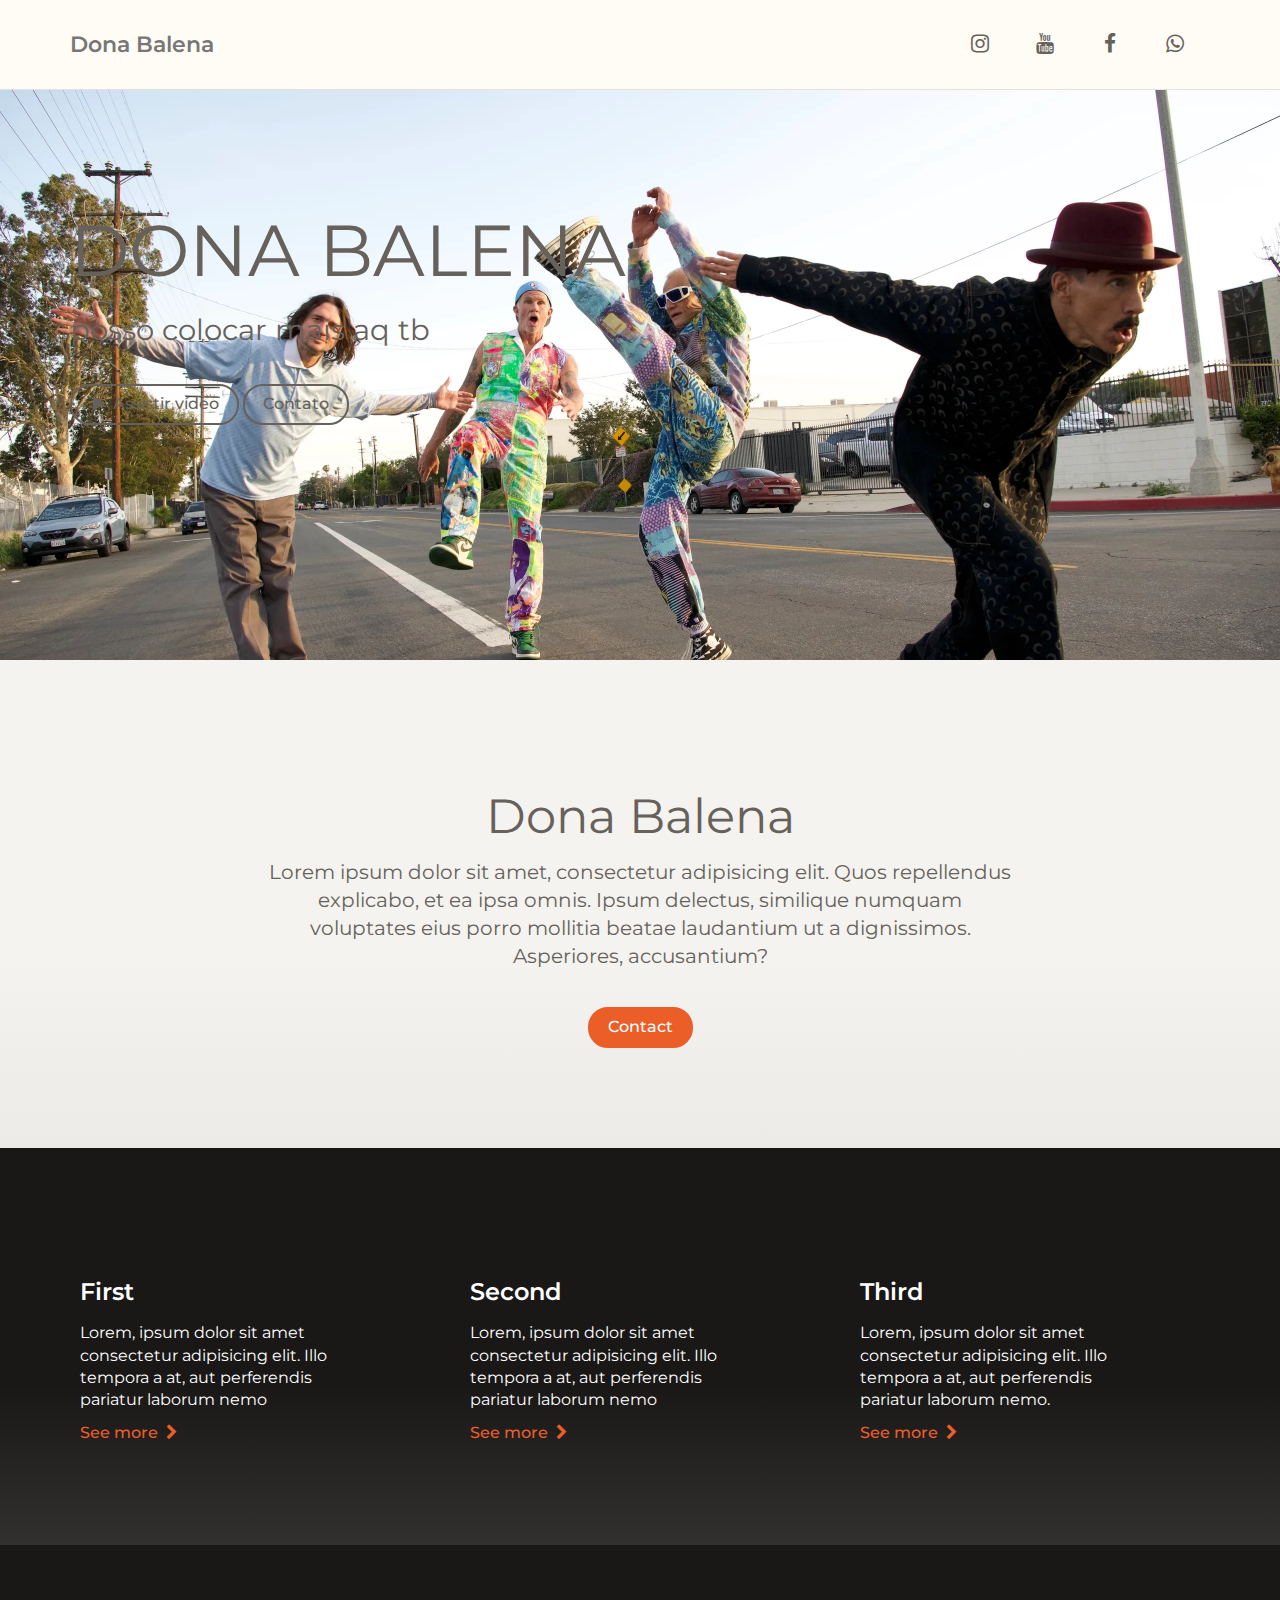
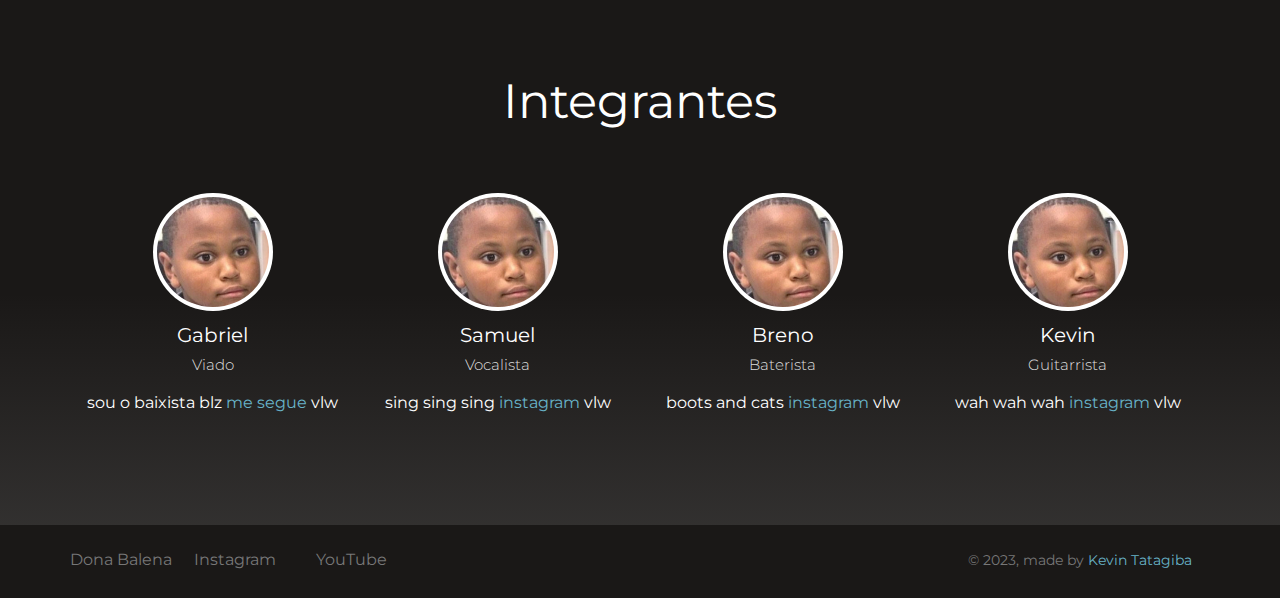
==== index.html @ 2e4c7781 "Update index.html" ====
<!doctype html>
<html lang="en">
<head>
	<meta charset="utf-8" />

                          <!-- FAVICON -->
	<link rel="icon" type="image/png" href="../assets/paper_img/favicon.ico">
	<meta http-equiv="X-UA-Compatible" content="IE=edge,chrome=1" />
	
	<title>Dona Balena</title>

	<meta content='width=device-width, initial-scale=1.0, maximum-scale=1.0, user-scalable=0' name='viewport' />
    <meta name="viewport" content="width=device-width" />
    
    <!-- <link rel="stylesheet" href="/bootstrap-5.3.0-alpha3-dist/css/bootstrap.css"> -->
    <link href="../bootstrap3/css/bootstrap.css" rel="stylesheet" />
    <link href="../assets/css/ct-paper.css" rel="stylesheet"/>
    <link href="../assets/css/demo.css" rel="stylesheet" /> 
    <link href="../assets/css/examples.css" rel="stylesheet" /> 
        
    <!--     Fonts and icons     -->
    <link href="http://maxcdn.bootstrapcdn.com/font-awesome/4.2.0/css/font-awesome.min.css" rel="stylesheet">
    <link href='http://fonts.googleapis.com/css?family=Montserrat' rel='stylesheet' type='text/css'>
    <link href='http://fonts.googleapis.com/css?family=Open+Sans:400,300' rel='stylesheet' type='text/css'>
      
</head>
<body>
    
    <nav class="navbar navbar-default" role="navigation-demo" id="demo-navbar">
      <div class="container">
        <!-- Brand and toggle get grouped for better mobile display -->
        <div class="navbar-header">
          <button type="button" class="navbar-toggle" data-toggle="collapse" data-target="#navigation-example-2">
            <span class="sr-only">Toggle navigation</span>
            <span class="icon-bar"></span>
            <span class="icon-bar"></span>
            <span class="icon-bar"></span>
          </button>
          <a class="navbar-brand" href="https://www.youtube.com/watch?v=4v8ek9TEeOU&list=LL&index=40&ab_channel=WelvenDaGreat">Dona Balena</a>
        </div>
    
        <!-- Collect the nav links, forms, and other content for toggling -->
        <div class="collapse navbar-collapse" id="navigation-example-2">
          <ul class="nav navbar-nav navbar-right">
            
            <li>
                <a href="https://www.youtube.com/watch?v=4v8ek9TEeOU&list=LL&index=40&ab_channel=WelvenDaGreat" target="_blank" class="btn btn-simple"><i class="fa fa-instagram"></i></a>
            </li>
            <li>
                <a href="https://www.youtube.com/watch?v=MeB3eYk1Ze0&list=LL&index=41&ab_channel=HaydnRussell" target="_blank" class="btn btn-simple"><i class="fa fa-youtube"></i></a>
            </li>
            <li>
                <a href="https://www.facebook.com/" target="_blank" class="btn btn-simple"><i class="fa fa-facebook"></i></a>
            </li>
            <li>
                <a href="https://wa.me/5531998672612" target="_blank" class="btn btn-simple"><i class="fa fa-whatsapp"></i></a>
            </li>
           </ul>
        </div><!-- /.navbar-collapse -->
      </div><!-- /.container-->
    </nav>         
    <!-- <div class="alert alert-danger landing-alert">
         <div class="container text-center">
             <h5>Text if i want an orange bar</h5>
        </div>
    </div> -->
    
    <div class="wrapper">

                           <!-- Background image -->
        <div class="landing-header" style="background-image: url('/assets/paper_img/RHCP-street.jpg'); ">
            <div class="container">
                <div class="motto">
                    <h1 class="title-uppercase">Dona Balena</h1>
                    <h3>posso colocar mais aq tb</h3>
                    <br />
                    <a href="https://www.youtube.com/watch?v=dQw4w9WgXcQ" target="_blank" rel="external" class="btn"><i class="fa fa-play"></i>Assistir vídeo</a>
                    <a href="https://wa.me/5531998672612" target="_blank" rel="external" class="btn">Contato</a>
                </div>
            </div>    
        </div>
            <!-- <div id="carouselExampleFade" class="carousel slide carousel-fade">
                <div class="carousel-inner">
                <div class="carousel-item active">
                    <img src="..." class="d-block w-100" alt="...">
                </div>
                <div class="carousel-item">
                    <img src="..." class="d-block w-100" alt="...">
                </div>
                <div class="carousel-item">
                    <img src="..." class="d-block w-100" alt="...">
                </div>
                </div>
                <button class="carousel-control-prev" type="button" data-bs-target="#carouselExampleFade" data-bs-slide="prev">
                <span class="carousel-control-prev-icon" aria-hidden="true"></span>
                <span class="visually-hidden">Previous</span>
                </button>
                <button class="carousel-control-next" type="button" data-bs-target="#carouselExampleFade" data-bs-slide="next">
                <span class="carousel-control-next-icon" aria-hidden="true"></span>
                <span class="visually-hidden">Next</span>
                </button>
            </div> -->
        <div class="main">
            <div class="section text-center landing-section">
                <div class="container">
                    <div class="row">
                        <div class="col-md-8 col-md-offset-2">
                            <h2>Dona Balena</h2>
                            <h5>Lorem ipsum dolor sit amet, consectetur adipisicing elit. Quos repellendus explicabo, et ea ipsa omnis. Ipsum delectus, similique numquam voluptates eius porro mollitia beatae laudantium ut a dignissimos. Asperiores, accusantium?</h5>
                            <br />
                            <a href="#" class="btn btn-danger btn-fill">Contact</a>
                        </div>
                    </div>
                </div>
            </div>  
            
            <div class="section section-dark landing-section">
                <div class="container">
                    <div class="row">
                        <div class="col-md-4 column">
                            <h4>First </h4>
                            <p>Lorem, ipsum dolor sit amet consectetur adipisicing elit. Illo tempora a at, aut perferendis pariatur laborum nemo</p>
                            <a class="btn btn-danger btn-simple" href="#">See more <i class="fa fa-chevron-right"></i></a>
                        </div>
                        <div class="col-md-4 column">
                            <h4>Second</h4>
                            <p>Lorem, ipsum dolor sit amet consectetur adipisicing elit. Illo tempora a at, aut perferendis pariatur laborum nemo</p>
                            <a class="btn btn-danger btn-simple" href="#">See more <i class="fa fa-chevron-right"></i></a>
                        </div>
                        <div class="col-md-4 column">
                            <h4>Third</h4>
                            <p>Lorem, ipsum dolor sit amet consectetur adipisicing elit. Illo tempora a at, aut perferendis pariatur laborum nemo.</p>
                            <a class="btn btn-danger btn-simple" href="#">See more <i class="fa fa-chevron-right"></i></a>
                        </div>
                    </div>
                </div>
            </div>
            
                                  <!-- Integrantes -->
            <div class="section section-dark text-center landing-section">
                <div class="container">
                    <h2>Integrantes</h2>
                    <div class="col-md-3">
                        <div class="team-player">
                            <img src="../assets/paper_img/bruh-kid.jpg" alt="Thumbnail Image" class="img-circle img-responsive">
                            <h5>Gabriel<br /><small class="text-muted">Viado</small></h5>
                            <p>sou o baixista blz <a href="instagram.com" target="_blank">me segue</a> vlw</p>
                        </div>
                    </div>
                    <div class="col-md-3">
                        <div class="team-player">
                            <img src="../assets/paper_img/bruh-kid.jpg" alt="Thumbnail Image" class="img-circle img-responsive">
                            <h5>Samuel <br /><small class="text-muted">Vocalista</small></h5>
                            <p>sing sing sing <a href="instagram.com" target="_blank">instagram</a> vlw</p>
                        </div>
                    </div>
                    <div class="col-md-3">
                        <div class="team-player">
                            <img src="../assets/paper_img/bruh-kid.jpg" alt="Thumbnail Image" class="img-circle img-circle img-responsive">
                            <h5>Breno <br /><small class="text-muted">Baterista</small></h5>
                            <p>boots and cats <a href="instagram.com" target="_blank">instagram</a> vlw</p>
                        </div>
                    </div>
                    <div class="col-md-3">
                        <div class="team-player">
                            <img src="../assets/paper_img/bruh-kid.jpg" alt="Thumbnail Image" class="img-circle img-circle img-responsive">
                            <h5>Kevin <br /><small class="text-muted">Guitarrista</small></h5>
                            <p>wah wah wah <a href="instagram.com" target="_blank">instagram</a> vlw</p>
                        </div>
                    </div>
                </div>
            </div>
            
            <!-- <div class="section landing-section">
                <div class="container">
                    <div class="row">
                        <div class="col-md-8 col-md-offset-2">
                            <h2 class="text-center">Partiu animar a sua festa?</h2>
                            <form class="contact-form">
                                <div class="row">
                                    <div class="col-md-6">
                                        <label>Nome</label>
                                        <input class="form-control" placeholder="Nome">
                                    </div>
                                    <div class="col-md-6">
                                        <label>Email</label>
                                        <input class="form-control" placeholder="Email">
                                    </div>
                                </div>
                                <label>Mensagem</label>
                                <textarea class="form-control" rows="4" placeholder="Fale conosco..."></textarea>
                                <div>
                                </div>
                                <div class="row">
                                    <div class="col-md-4 col-md-offset-4">
                                        <button onclick="" class="btn btn-danger btn-block btn-lg btn-fill">Enviar</button>
                                    </div>
                                </div>
                            </form>
                        </div>
                    </div>
                    
                </div>
            </div>
        </div>     
    </div> -->
    
    <footer class="footer-demo section-dark">
        <div class="container">
            <nav class="pull-left">
                <ul>
    
                    <li>
                        <a href="https://www.youtube.com/watch?v=gkzu0IDyYw0&list=LL&index=47&ab_channel=MrYoh" target="_blank" rel="external"> 
                            Dona Balena
                        </a>
                    </li>
                    <li>
                        <a href="https://www.youtube.com/watch?v=gkzu0IDyYw0&list=LL&index=47&ab_channel=MrYoh" target="_blank" rel="external">
                           Instagram
                        </a>
                    </li>
                    <li>
                        <a href="https://www.youtube.com/watch?v=gkzu0IDyYw0&list=LL&index=47&ab_channel=MrYoh" target="_blank" rel="external">
                            YouTube 
                        </a>
                    </li>
                </ul>
            </nav>
            <div class="copyright pull-right">
                &copy; 2023, made by <a href="https://www.linkedin.com/in/kevin-tatagiba-145b84234/" target="_blank" rel="external">Kevin Tatagiba</a>
            </div>
        </div>
    </footer>

</body>

<script src="../assets/js/jquery-1.10.2.js" type="text/javascript"></script>
<script src="../assets/js/jquery-ui-1.10.4.custom.min.js" type="text/javascript"></script>

<script src="../bootstrap3/js/bootstrap.js" type="text/javascript"></script>

<!--  Plugins -->
<script src="../assets/js/ct-paper-checkbox.js"></script>
<script src="../assets/js/ct-paper-radio.js"></script>
<script src="../assets/js/bootstrap-select.js"></script>
<script src="../assets/js/bootstrap-datepicker.js"></script>

<script src="../assets/js/ct-paper.js"></script>
    
</html>
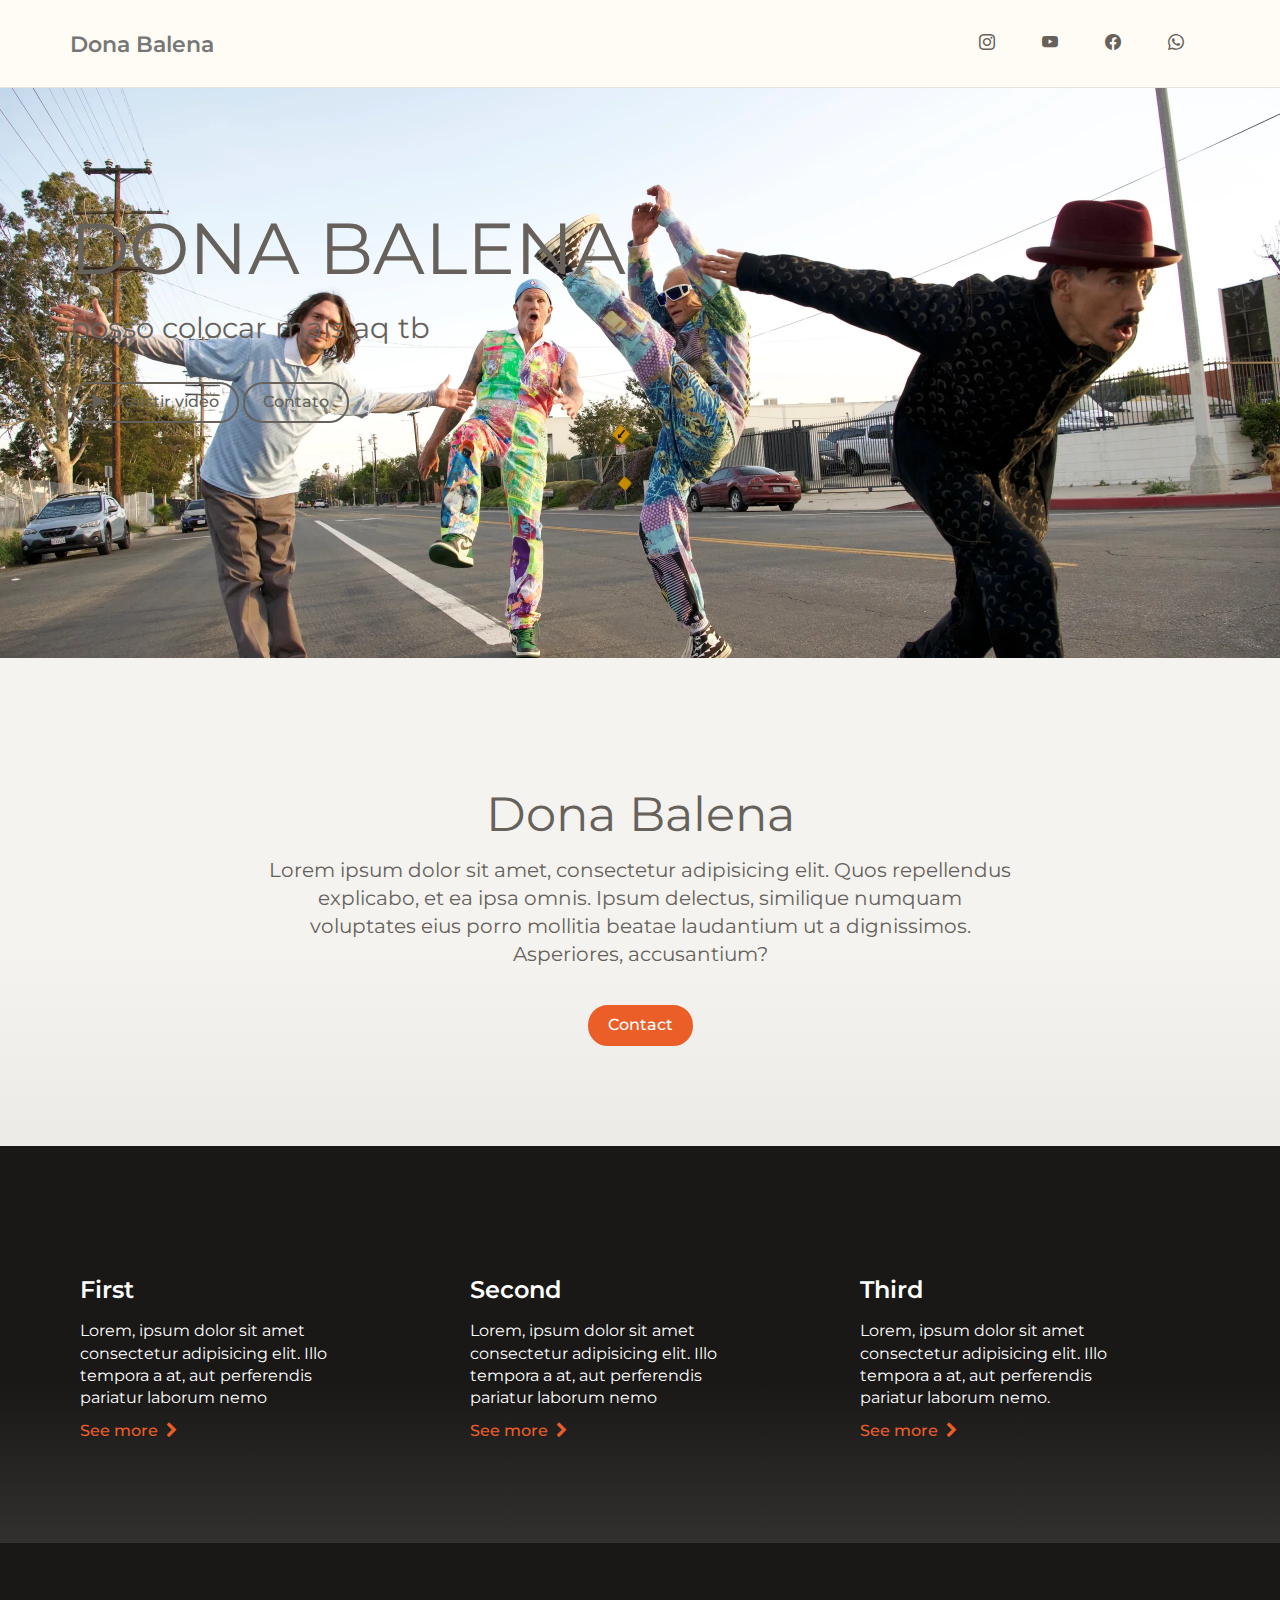
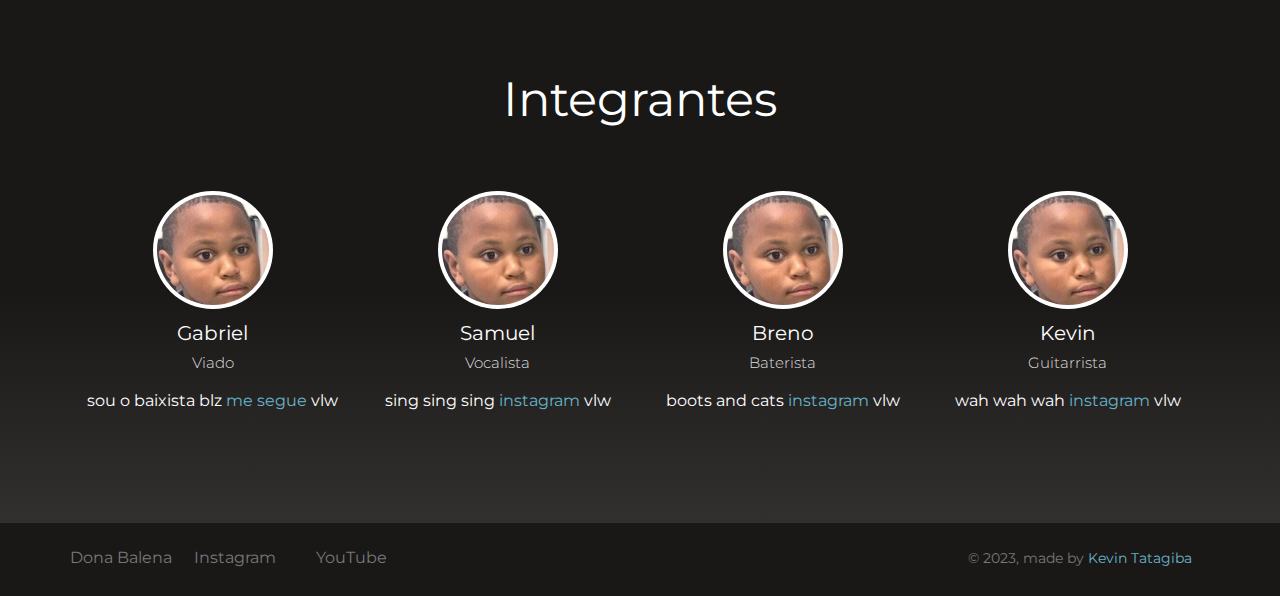
==== commit 87ee006b: "Update index.html" ====
--- a/index.html
+++ b/index.html
@@ -4,7 +4,7 @@
 	<meta charset="utf-8" />
 
                           <!-- FAVICON -->
-	<link rel="icon" type="image/png" href="../assets/paper_img/favicon.ico">
+	<link rel="icon" type="image/png" href="assets/paper_img/favicon.ico">
 	<meta http-equiv="X-UA-Compatible" content="IE=edge,chrome=1" />
 	
 	<title>Dona Balena</title>
@@ -13,10 +13,11 @@
     <meta name="viewport" content="width=device-width" />
     
     <!-- <link rel="stylesheet" href="/bootstrap-5.3.0-alpha3-dist/css/bootstrap.css"> -->
-    <link href="../bootstrap3/css/bootstrap.css" rel="stylesheet" />
-    <link href="../assets/css/ct-paper.css" rel="stylesheet"/>
-    <link href="../assets/css/demo.css" rel="stylesheet" /> 
-    <link href="../assets/css/examples.css" rel="stylesheet" /> 
+    <link rel="stylesheet" href="https://cdn.jsdelivr.net/npm/bootstrap-icons@1.10.4/font/bootstrap-icons.css">
+    <link href="bootstrap3/css/bootstrap.css" rel="stylesheet" />
+    <link href="assets/css/ct-paper.css" rel="stylesheet"/>
+    <link href="assets/css/demo.css" rel="stylesheet" /> 
+    <link href="assets/css/examples.css" rel="stylesheet" /> 
         
     <!--     Fonts and icons     -->
     <link href="http://maxcdn.bootstrapcdn.com/font-awesome/4.2.0/css/font-awesome.min.css" rel="stylesheet">
@@ -44,16 +45,16 @@
           <ul class="nav navbar-nav navbar-right">
             
             <li>
-                <a href="https://www.youtube.com/watch?v=4v8ek9TEeOU&list=LL&index=40&ab_channel=WelvenDaGreat" target="_blank" class="btn btn-simple"><i class="fa fa-instagram"></i></a>
-            </li>
-            <li>
-                <a href="https://www.youtube.com/watch?v=MeB3eYk1Ze0&list=LL&index=41&ab_channel=HaydnRussell" target="_blank" class="btn btn-simple"><i class="fa fa-youtube"></i></a>
-            </li>
-            <li>
-                <a href="https://www.facebook.com/" target="_blank" class="btn btn-simple"><i class="fa fa-facebook"></i></a>
-            </li>
-            <li>
-                <a href="https://wa.me/5531998672612" target="_blank" class="btn btn-simple"><i class="fa fa-whatsapp"></i></a>
+                <a href="https://www.youtube.com/watch?v=4v8ek9TEeOU&list=LL&index=40&ab_channel=WelvenDaGreat" target="_blank" class="btn btn-simple"><i class="bi bi-instagram"></i></a>
+            </li>
+            <li>
+                <a href="https://www.youtube.com/watch?v=MeB3eYk1Ze0&list=LL&index=41&ab_channel=HaydnRussell" target="_blank" class="btn btn-simple"><i class="bi bi-youtube"></i></a>
+            </li>
+            <li>
+                <a href="https://www.facebook.com/" target="_blank" class="btn btn-simple"><i class="bi bi-facebook"></i></a>
+            </li>
+            <li>
+                <a href="https://wa.me/5531998672612" target="_blank" class="btn btn-simple"><i class="bi bi-whatsapp"></i></a>
             </li>
            </ul>
         </div><!-- /.navbar-collapse -->
@@ -68,7 +69,7 @@
     <div class="wrapper">
 
                            <!-- Background image -->
-        <div class="landing-header" style="background-image: url('/assets/paper_img/RHCP-street.jpg'); ">
+        <div class="landing-header" style="background-image: url('assets/paper_img/RHCP-street.jpg'); ">
             <div class="container">
                 <div class="motto">
                     <h1 class="title-uppercase">Dona Balena</h1>
@@ -142,28 +143,28 @@
                     <h2>Integrantes</h2>
                     <div class="col-md-3">
                         <div class="team-player">
-                            <img src="../assets/paper_img/bruh-kid.jpg" alt="Thumbnail Image" class="img-circle img-responsive">
+                            <img src="assets/paper_img/bruh-kid.jpg" alt="Thumbnail Image" class="img-circle img-responsive">
                             <h5>Gabriel<br /><small class="text-muted">Viado</small></h5>
                             <p>sou o baixista blz <a href="instagram.com" target="_blank">me segue</a> vlw</p>
                         </div>
                     </div>
                     <div class="col-md-3">
                         <div class="team-player">
-                            <img src="../assets/paper_img/bruh-kid.jpg" alt="Thumbnail Image" class="img-circle img-responsive">
+                            <img src="assets/paper_img/bruh-kid.jpg" alt="Thumbnail Image" class="img-circle img-responsive">
                             <h5>Samuel <br /><small class="text-muted">Vocalista</small></h5>
                             <p>sing sing sing <a href="instagram.com" target="_blank">instagram</a> vlw</p>
                         </div>
                     </div>
                     <div class="col-md-3">
                         <div class="team-player">
-                            <img src="../assets/paper_img/bruh-kid.jpg" alt="Thumbnail Image" class="img-circle img-circle img-responsive">
+                            <img src="assets/paper_img/bruh-kid.jpg" alt="Thumbnail Image" class="img-circle img-circle img-responsive">
                             <h5>Breno <br /><small class="text-muted">Baterista</small></h5>
                             <p>boots and cats <a href="instagram.com" target="_blank">instagram</a> vlw</p>
                         </div>
                     </div>
                     <div class="col-md-3">
                         <div class="team-player">
-                            <img src="../assets/paper_img/bruh-kid.jpg" alt="Thumbnail Image" class="img-circle img-circle img-responsive">
+                            <img src="assets/paper_img/bruh-kid.jpg" alt="Thumbnail Image" class="img-circle img-circle img-responsive">
                             <h5>Kevin <br /><small class="text-muted">Guitarrista</small></h5>
                             <p>wah wah wah <a href="instagram.com" target="_blank">instagram</a> vlw</p>
                         </div>
@@ -235,17 +236,17 @@
 
 </body>
 
-<script src="../assets/js/jquery-1.10.2.js" type="text/javascript"></script>
-<script src="../assets/js/jquery-ui-1.10.4.custom.min.js" type="text/javascript"></script>
-
-<script src="../bootstrap3/js/bootstrap.js" type="text/javascript"></script>
+<script src="assets/js/jquery-1.10.2.js" type="text/javascript"></script>
+<script src="assets/js/jquery-ui-1.10.4.custom.min.js" type="text/javascript"></script>
+
+<script src="bootstrap3/js/bootstrap.js" type="text/javascript"></script>
 
 <!--  Plugins -->
-<script src="../assets/js/ct-paper-checkbox.js"></script>
-<script src="../assets/js/ct-paper-radio.js"></script>
-<script src="../assets/js/bootstrap-select.js"></script>
-<script src="../assets/js/bootstrap-datepicker.js"></script>
-
-<script src="../assets/js/ct-paper.js"></script>
+<script src="assets/js/ct-paper-checkbox.js"></script>
+<script src="assets/js/ct-paper-radio.js"></script>
+<script src="assets/js/bootstrap-select.js"></script>
+<script src="assets/js/bootstrap-datepicker.js"></script>
+
+<script src="assets/js/ct-paper.js"></script>
     
 </html>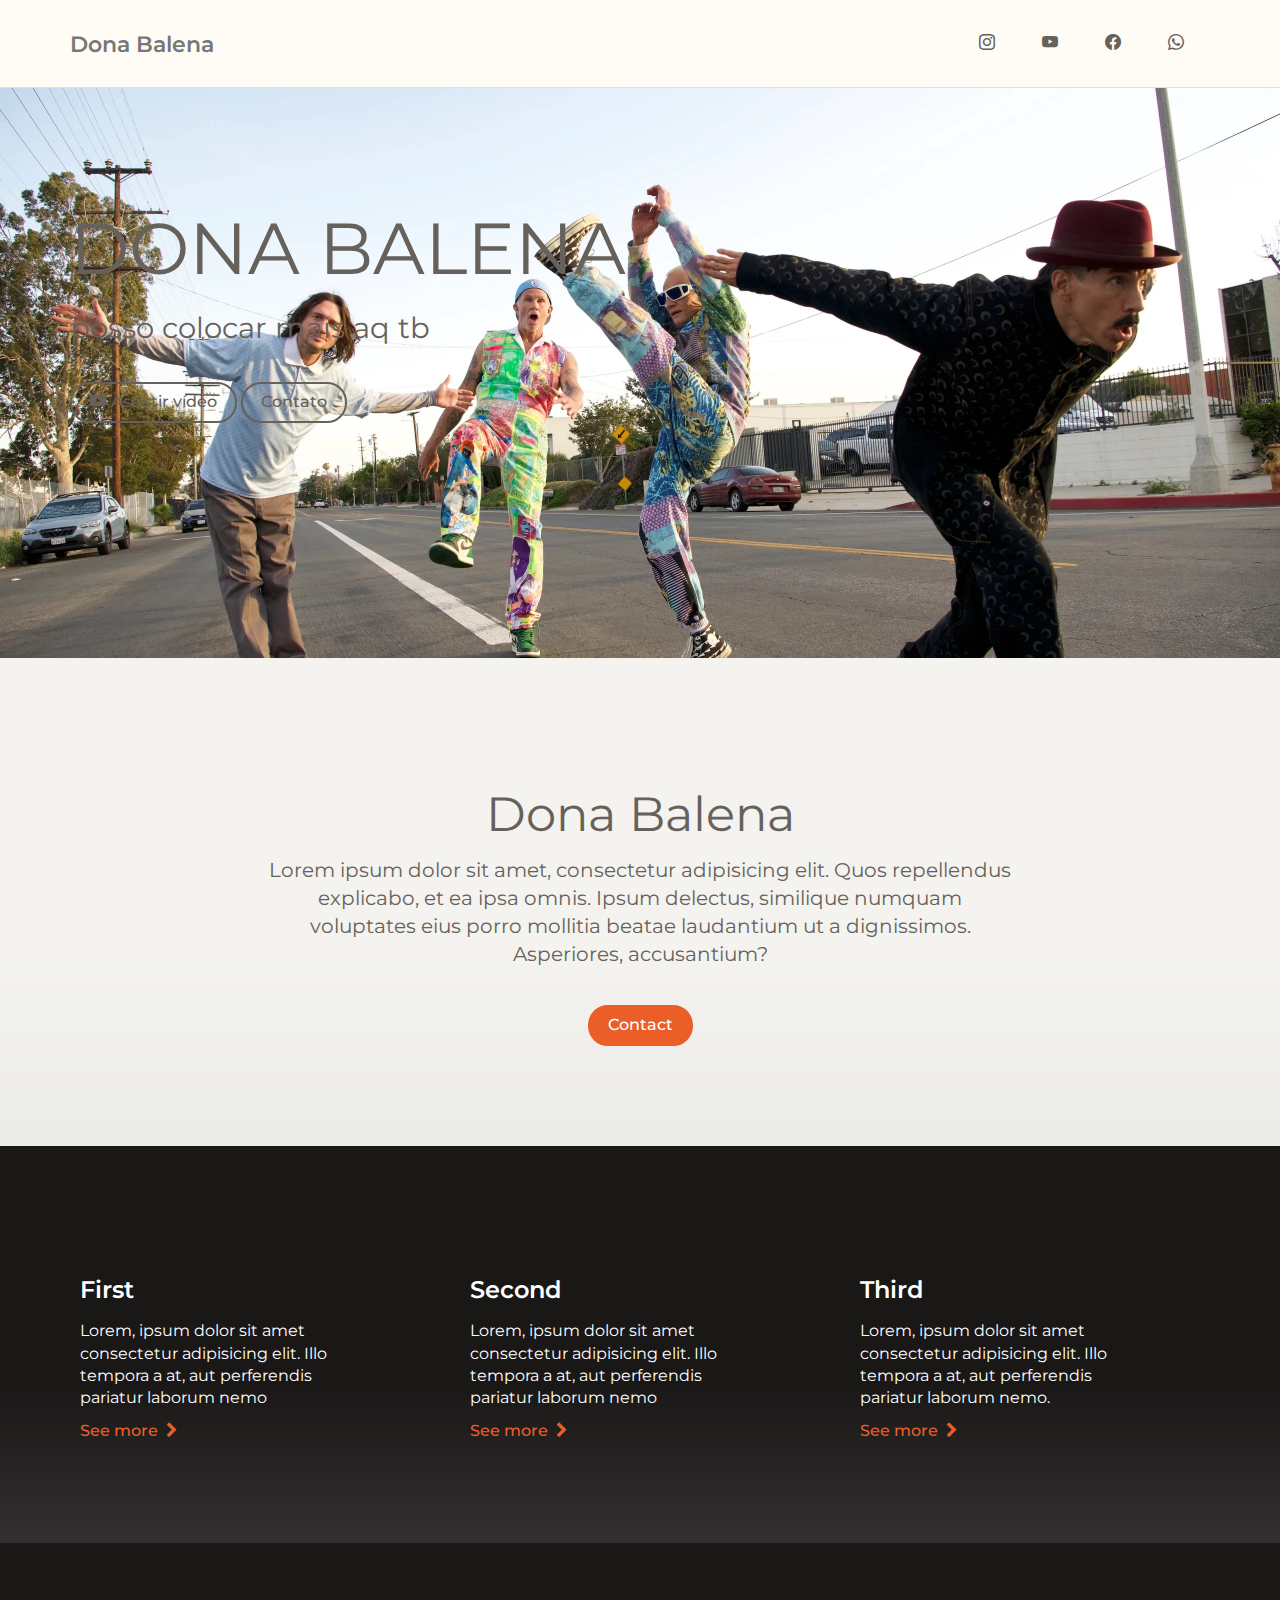
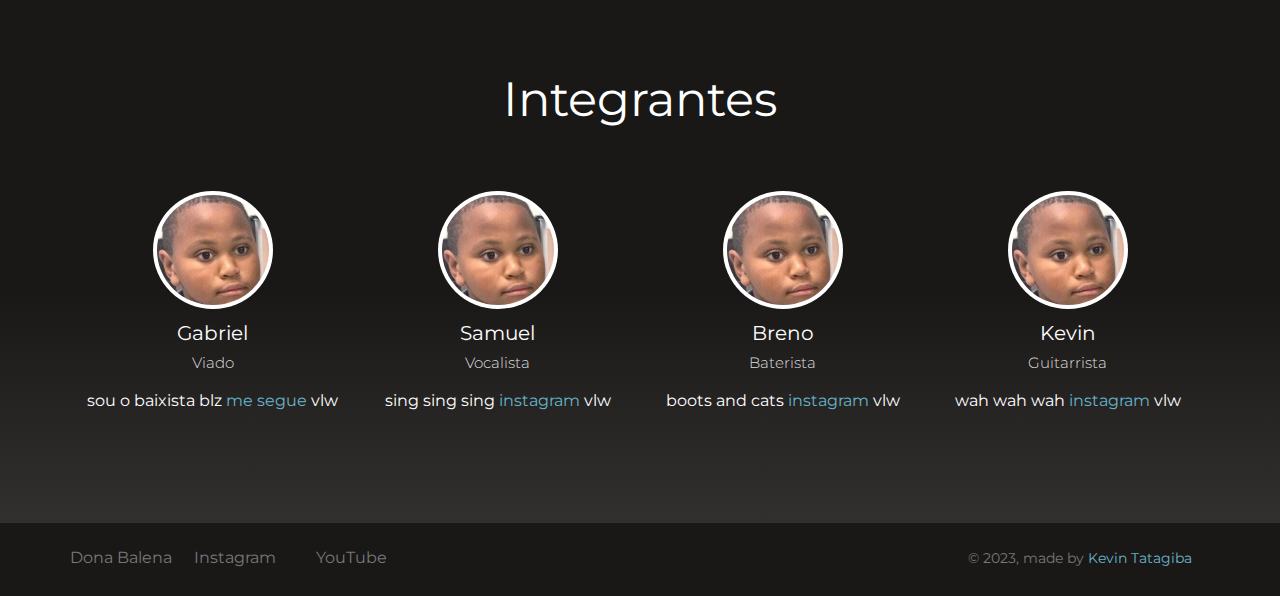
==== commit 2c007394: "Update index.html" ====
--- a/index.html
+++ b/index.html
@@ -21,7 +21,9 @@
         
     <!--     Fonts and icons     -->
     <link href="http://maxcdn.bootstrapcdn.com/font-awesome/4.2.0/css/font-awesome.min.css" rel="stylesheet">
-    <link href='http://fonts.googleapis.com/css?family=Montserrat' rel='stylesheet' type='text/css'>
+<link rel="preconnect" href="https://fonts.googleapis.com">
+<link rel="preconnect" href="https://fonts.gstatic.com" crossorigin>
+<link href="https://fonts.googleapis.com/css2?family=Montserrat:wght@300&display=swap" rel="stylesheet">
     <link href='http://fonts.googleapis.com/css?family=Open+Sans:400,300' rel='stylesheet' type='text/css'>
       
 </head>
@@ -75,7 +77,7 @@
                     <h1 class="title-uppercase">Dona Balena</h1>
                     <h3>posso colocar mais aq tb</h3>
                     <br />
-                    <a href="https://www.youtube.com/watch?v=dQw4w9WgXcQ" target="_blank" rel="external" class="btn"><i class="fa fa-play"></i>Assistir vídeo</a>
+                    <a href="https://www.youtube.com/watch?v=dQw4w9WgXcQ" target="_blank" rel="external" class="btn"><i class="bi bi-youtube"></i>Assistir vídeo</a>
                     <a href="https://wa.me/5531998672612" target="_blank" rel="external" class="btn">Contato</a>
                 </div>
             </div>    
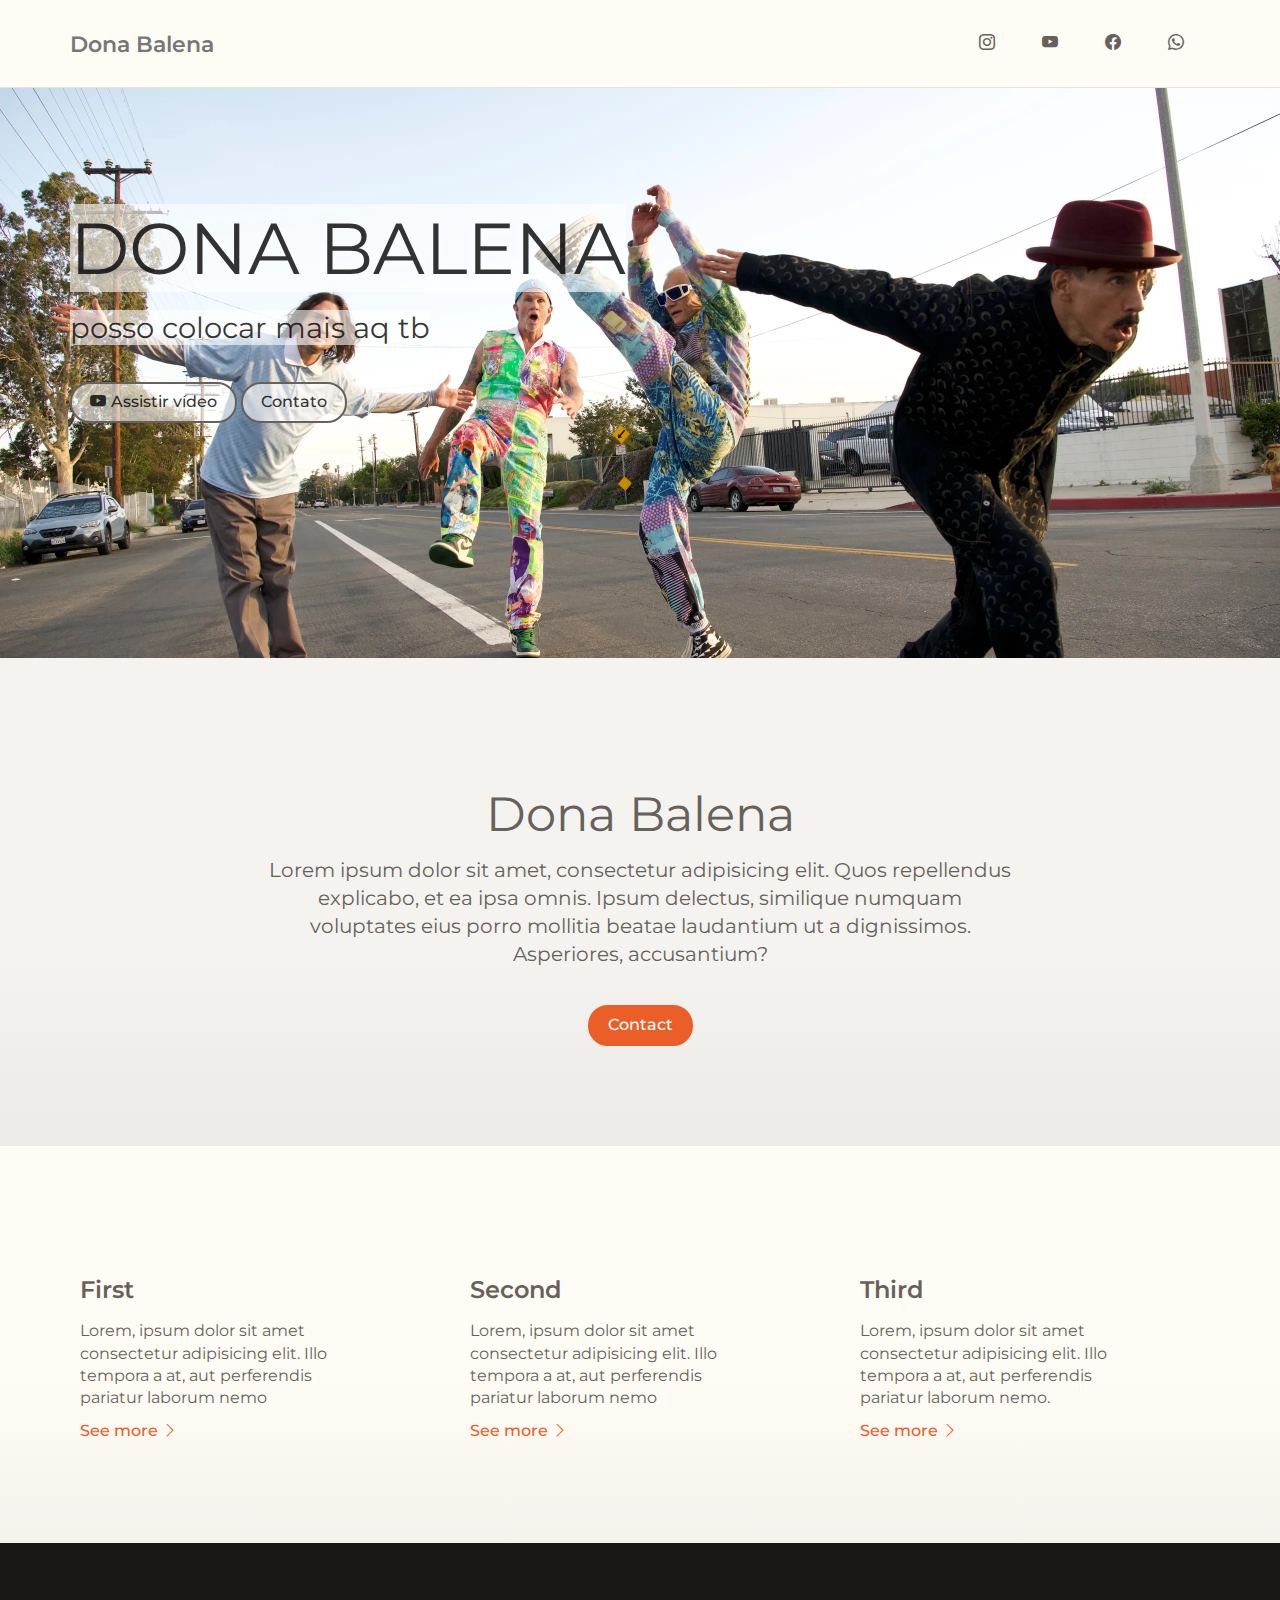
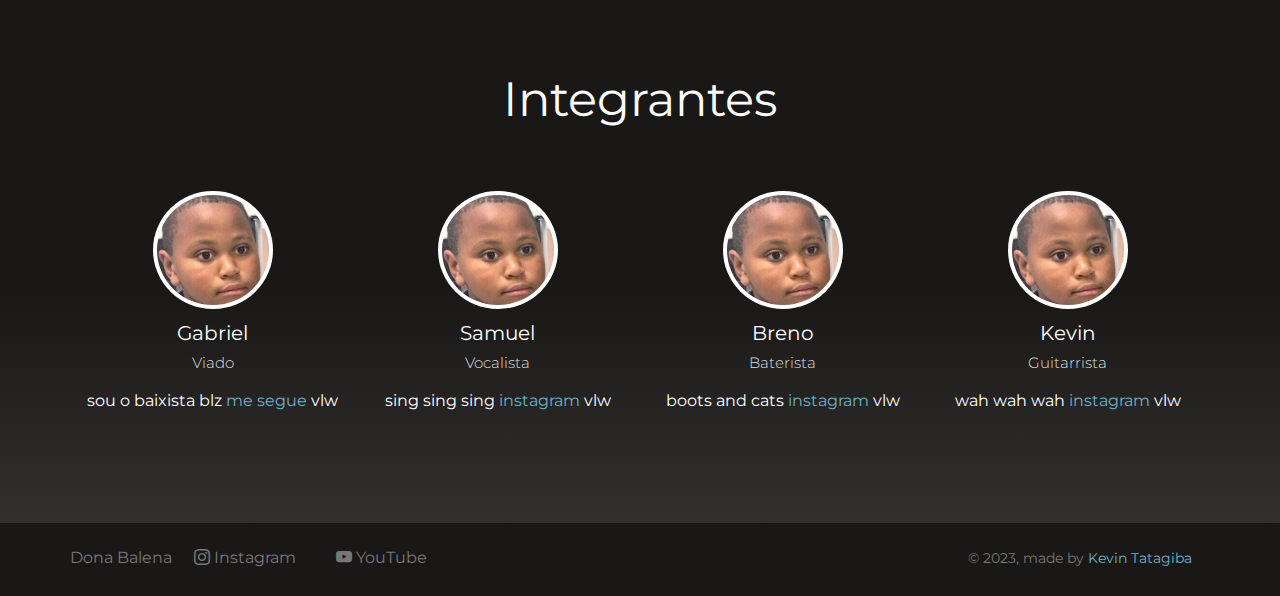
==== commit 32d64c00: "Styling bugs and changes." ====
--- a/index.html
+++ b/index.html
@@ -23,7 +23,7 @@
     <link href="http://maxcdn.bootstrapcdn.com/font-awesome/4.2.0/css/font-awesome.min.css" rel="stylesheet">
 <link rel="preconnect" href="https://fonts.googleapis.com">
 <link rel="preconnect" href="https://fonts.gstatic.com" crossorigin>
-<link href="https://fonts.googleapis.com/css2?family=Montserrat:wght@300&display=swap" rel="stylesheet">
+<link href="https://fonts.googleapis.com/css2?family=Montserrat:wght@360&display=swap" rel="stylesheet">
     <link href='http://fonts.googleapis.com/css?family=Open+Sans:400,300' rel='stylesheet' type='text/css'>
       
 </head>
@@ -74,11 +74,11 @@
         <div class="landing-header" style="background-image: url('assets/paper_img/RHCP-street.jpg'); ">
             <div class="container">
                 <div class="motto">
-                    <h1 class="title-uppercase">Dona Balena</h1>
-                    <h3>posso colocar mais aq tb</h3>
+                    <h1><span>DONA BALENA</span></h1>
+                    <h3><span>posso colocar mais aq tb</span></h3>
                     <br />
-                    <a href="https://www.youtube.com/watch?v=dQw4w9WgXcQ" target="_blank" rel="external" class="btn"><i class="bi bi-youtube"></i>Assistir vídeo</a>
-                    <a href="https://wa.me/5531998672612" target="_blank" rel="external" class="btn">Contato</a>
+                    <a href="https://www.youtube.com/watch?v=dQw4w9WgXcQ" target="_blank" rel="external" class="btn white-bg"><i class="bi bi-youtube"></i>Assistir vídeo</a>
+                    <a href="https://wa.me/5531998672612" target="_blank" rel="external" class="btn white-bg">Contato</a>
                 </div>
             </div>    
         </div>
@@ -111,29 +111,29 @@
                             <h2>Dona Balena</h2>
                             <h5>Lorem ipsum dolor sit amet, consectetur adipisicing elit. Quos repellendus explicabo, et ea ipsa omnis. Ipsum delectus, similique numquam voluptates eius porro mollitia beatae laudantium ut a dignissimos. Asperiores, accusantium?</h5>
                             <br />
-                            <a href="#" class="btn btn-danger btn-fill">Contact</a>
+                            <a href="https://wa.me/5531998672612" class="btn btn-danger btn-fill">Contact</a>
                         </div>
                     </div>
                 </div>
             </div>  
             
-            <div class="section section-dark landing-section">
+            <div class="section section-nude landing-section">
                 <div class="container">
                     <div class="row">
                         <div class="col-md-4 column">
                             <h4>First </h4>
                             <p>Lorem, ipsum dolor sit amet consectetur adipisicing elit. Illo tempora a at, aut perferendis pariatur laborum nemo</p>
-                            <a class="btn btn-danger btn-simple" href="#">See more <i class="fa fa-chevron-right"></i></a>
+                            <a class="btn btn-danger btn-simple" href="#">See more <i class="bi bi-chevron-right"></i></a>
                         </div>
                         <div class="col-md-4 column">
                             <h4>Second</h4>
                             <p>Lorem, ipsum dolor sit amet consectetur adipisicing elit. Illo tempora a at, aut perferendis pariatur laborum nemo</p>
-                            <a class="btn btn-danger btn-simple" href="#">See more <i class="fa fa-chevron-right"></i></a>
+                            <a class="btn btn-danger btn-simple" href="#">See more <i class="bi bi-chevron-right"></i></a>
                         </div>
                         <div class="col-md-4 column">
                             <h4>Third</h4>
                             <p>Lorem, ipsum dolor sit amet consectetur adipisicing elit. Illo tempora a at, aut perferendis pariatur laborum nemo.</p>
-                            <a class="btn btn-danger btn-simple" href="#">See more <i class="fa fa-chevron-right"></i></a>
+                            <a class="btn btn-danger btn-simple" href="#">See more <i class="bi bi-chevron-right"></i></a>
                         </div>
                     </div>
                 </div>
@@ -147,28 +147,28 @@
                         <div class="team-player">
                             <img src="assets/paper_img/bruh-kid.jpg" alt="Thumbnail Image" class="img-circle img-responsive">
                             <h5>Gabriel<br /><small class="text-muted">Viado</small></h5>
-                            <p>sou o baixista blz <a href="instagram.com" target="_blank">me segue</a> vlw</p>
+                            <p>sou o baixista blz <a href="https://www.instagram.com/" target="_blank">me segue</a> vlw</p>
                         </div>
                     </div>
                     <div class="col-md-3">
                         <div class="team-player">
                             <img src="assets/paper_img/bruh-kid.jpg" alt="Thumbnail Image" class="img-circle img-responsive">
                             <h5>Samuel <br /><small class="text-muted">Vocalista</small></h5>
-                            <p>sing sing sing <a href="instagram.com" target="_blank">instagram</a> vlw</p>
+                            <p>sing sing sing <a href="https://www.instagram.com/" target="_blank">instagram</a> vlw</p>
                         </div>
                     </div>
                     <div class="col-md-3">
                         <div class="team-player">
                             <img src="assets/paper_img/bruh-kid.jpg" alt="Thumbnail Image" class="img-circle img-circle img-responsive">
                             <h5>Breno <br /><small class="text-muted">Baterista</small></h5>
-                            <p>boots and cats <a href="instagram.com" target="_blank">instagram</a> vlw</p>
+                            <p>boots and cats <a href="https://www.instagram.com/" target="_blank">instagram</a> vlw</p>
                         </div>
                     </div>
                     <div class="col-md-3">
                         <div class="team-player">
                             <img src="assets/paper_img/bruh-kid.jpg" alt="Thumbnail Image" class="img-circle img-circle img-responsive">
                             <h5>Kevin <br /><small class="text-muted">Guitarrista</small></h5>
-                            <p>wah wah wah <a href="instagram.com" target="_blank">instagram</a> vlw</p>
+                            <p>wah wah wah <a href="https://www.instagram.com/" target="_blank">instagram</a> vlw</p>
                         </div>
                     </div>
                 </div>
@@ -219,12 +219,12 @@
                         </a>
                     </li>
                     <li>
-                        <a href="https://www.youtube.com/watch?v=gkzu0IDyYw0&list=LL&index=47&ab_channel=MrYoh" target="_blank" rel="external">
+                        <a href="https://www.instagram.com/" target="_blank" rel="external"> <i class="bi bi-instagram"></i>
                            Instagram
                         </a>
                     </li>
                     <li>
-                        <a href="https://www.youtube.com/watch?v=gkzu0IDyYw0&list=LL&index=47&ab_channel=MrYoh" target="_blank" rel="external">
+                        <a href="https://www.youtube.com/watch?v=gkzu0IDyYw0&list=LL&index=47&ab_channel=MrYoh" target="_blank" rel="external"> <i class="bi bi-youtube"></i>
                             YouTube 
                         </a>
                     </li>
--- a/assets/css/ct-paper.css
+++ b/assets/css/ct-paper.css
@@ -2729,3 +2729,15 @@
 .datepicker-months thead {
   padding: 0 0 3px;
   display: block; }
+
+  .white-bg,
+  h1 span, 
+  h3 span{
+    background-color: #ffffff99;
+    color: rgba(0, 0, 0, 0.80);
+  }
+
+  /* h1 span{
+    background-color: #ffffff75;
+    color: rgba(0, 0, 0, 0.80);
+  } */